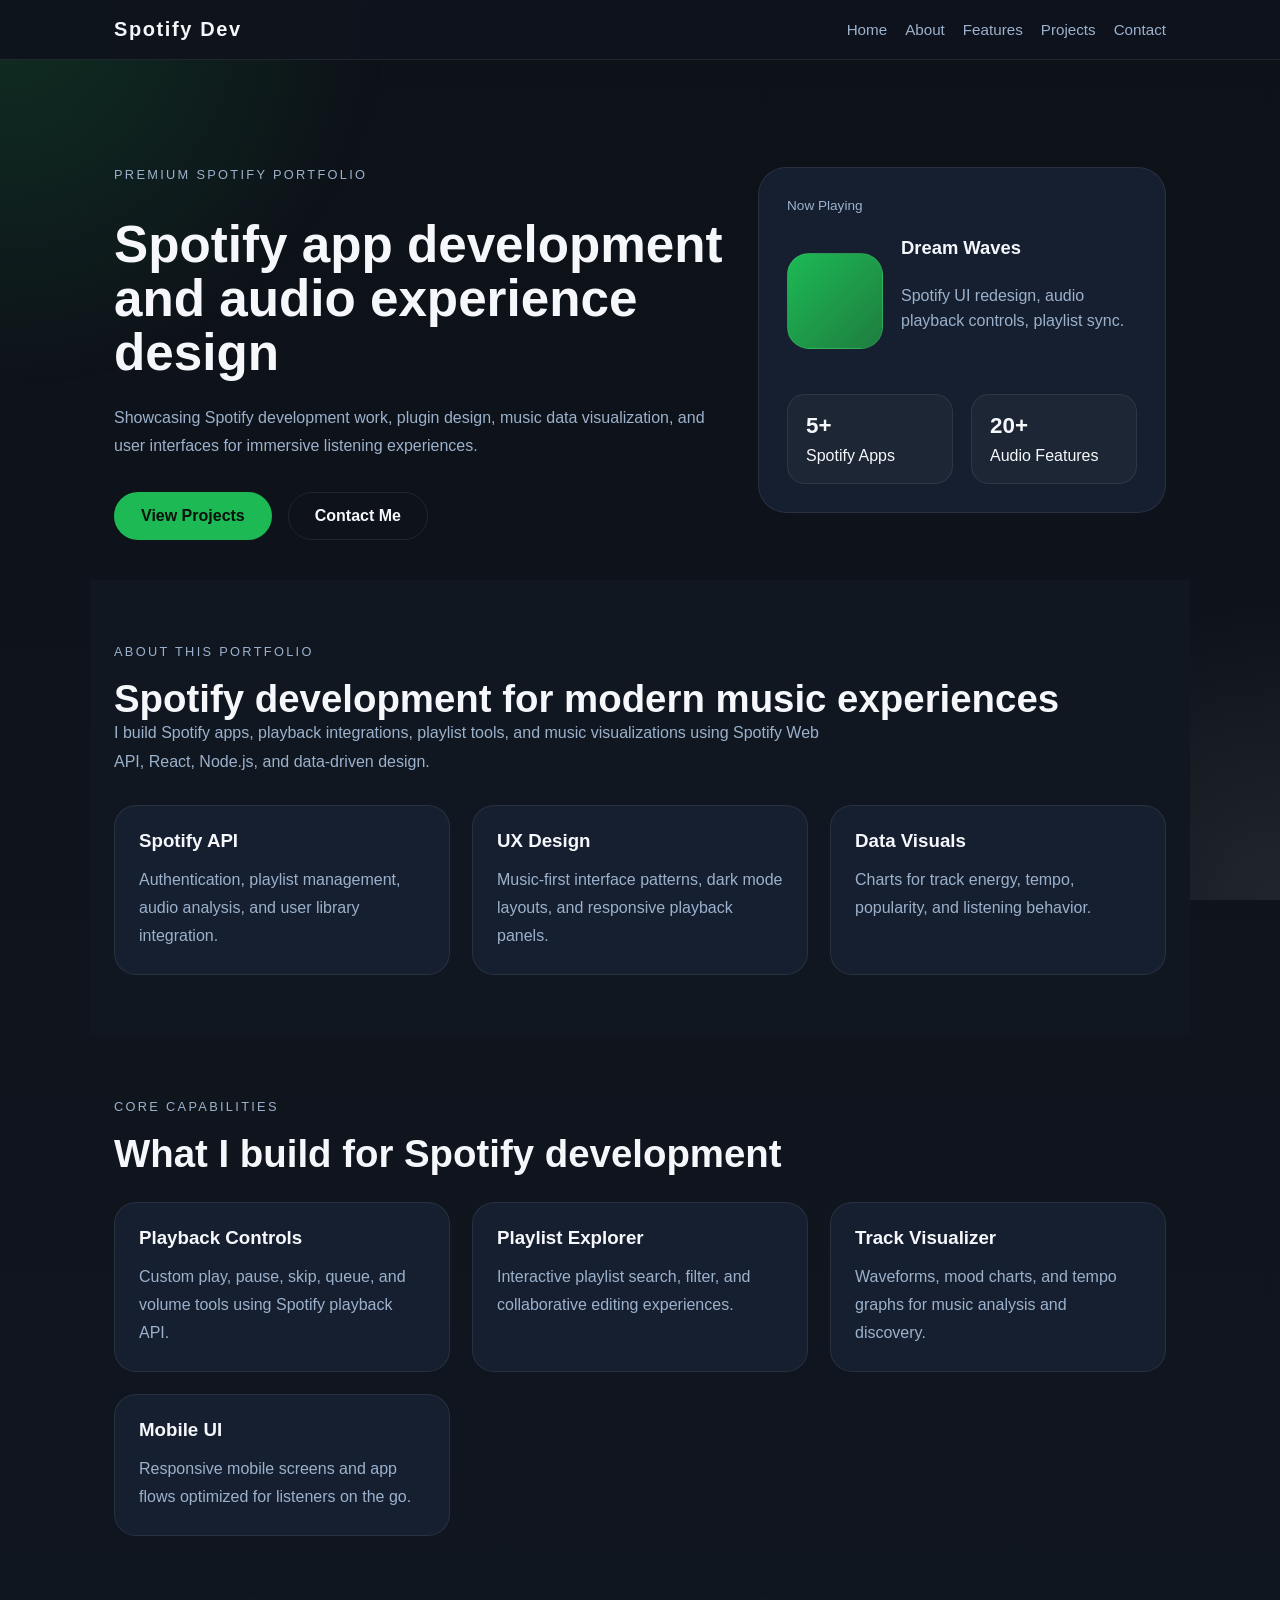
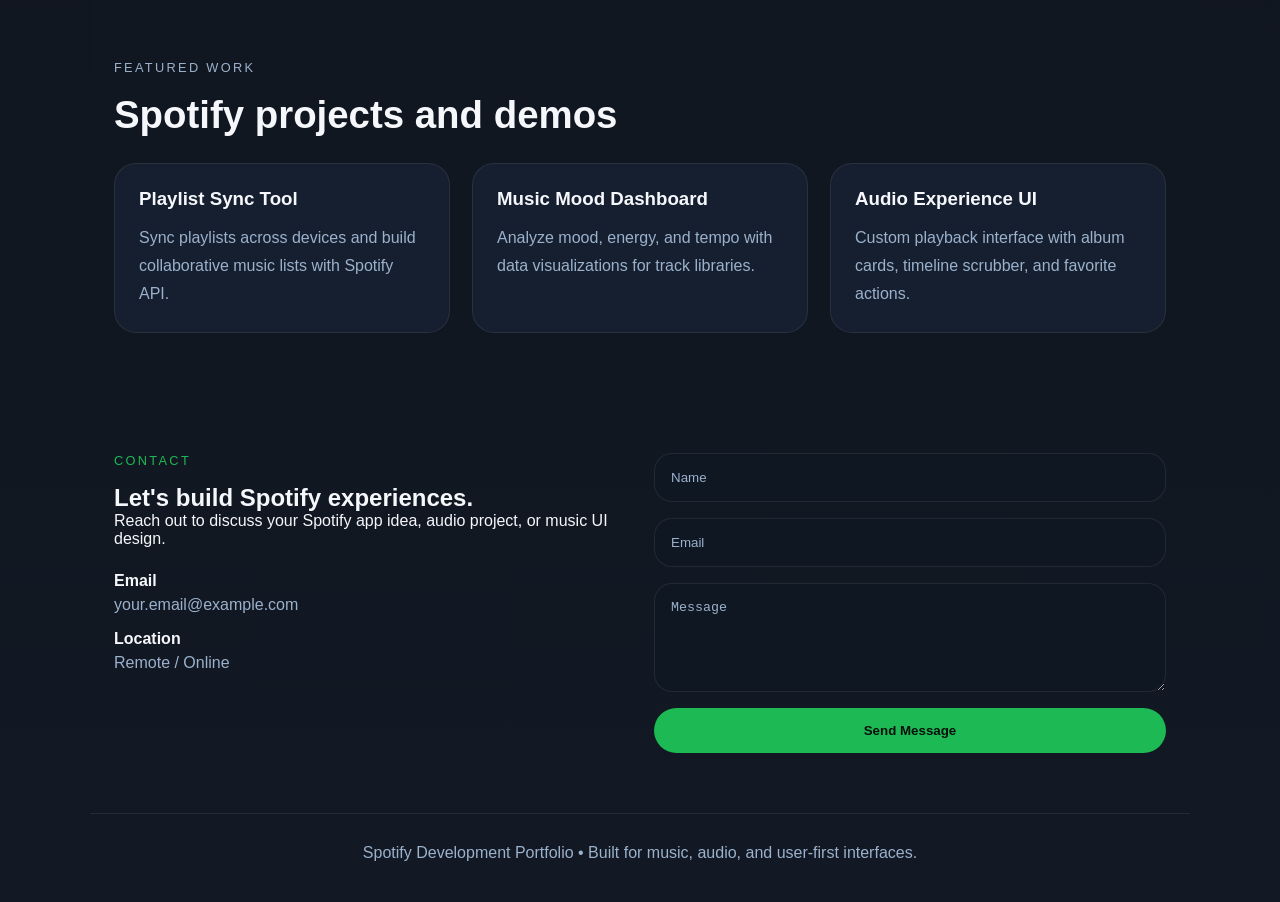
==== Second_PortFolio/index.html @ e942560f "my Spotify Portfolio" ====
<!DOCTYPE html>
<html lang="en">
<head>
    <meta charset="UTF-8">
    <meta name="viewport" content="width=device-width, initial-scale=1.0">
    <title>Spotify Development Portfolio</title>
    <link rel="stylesheet" href="styles.css">
</head>
<body>
    <header class="header">
        <div class="header-inner">
            <div class="logo">Spotify Dev</div>
            <nav class="nav">
                <a href="#home">Home</a>
                <a href="#about">About</a>
                <a href="#features">Features</a>
                <a href="#projects">Projects</a>
                <a href="#contact">Contact</a>
            </nav>
        </div>
    </header>

    <section id="home" class="hero">
        <div class="hero-copy">
            <p class="eyebrow">Premium Spotify Portfolio</p>
            <h1>Spotify app development and audio experience design</h1>
            <p>Showcasing Spotify development work, plugin design, music data visualization, and user interfaces for immersive listening experiences.</p>
            <div class="hero-actions">
                <a href="#projects" class="button">View Projects</a>
                <a href="#contact" class="button button-secondary">Contact Me</a>
            </div>
        </div>
        <div class="hero-panel">
            <div class="panel-card">
                <span class="panel-label">Now Playing</span>
                <div class="track-card">
                    <div class="track-art"></div>
                    <div>
                        <h2>Dream Waves</h2>
                        <p>Spotify UI redesign, audio playback controls, playlist sync.</p>
                    </div>
                </div>
                <div class="stats-grid">
                    <div>
                        <strong>5+</strong>
                        <span>Spotify Apps</span>
                    </div>
                    <div>
                        <strong>20+</strong>
                        <span>Audio Features</span>
                    </div>
                </div>
            </div>
        </div>
    </section>

    <section id="about" class="section section-light">
        <div class="section-inner">
            <div class="section-copy">
                <p class="eyebrow">About this portfolio</p>
                <h2>Spotify development for modern music experiences</h2>
                <p>I build Spotify apps, playback integrations, playlist tools, and music visualizations using Spotify Web API, React, Node.js, and data-driven design.</p>
            </div>
            <div class="section-cards">
                <div class="card">
                    <h3>Spotify API</h3>
                    <p>Authentication, playlist management, audio analysis, and user library integration.</p>
                </div>
                <div class="card">
                    <h3>UX Design</h3>
                    <p>Music-first interface patterns, dark mode layouts, and responsive playback panels.</p>
                </div>
                <div class="card">
                    <h3>Data Visuals</h3>
                    <p>Charts for track energy, tempo, popularity, and listening behavior.</p>
                </div>
            </div>
        </div>
    </section>

    <section id="features" class="section">
        <div class="section-inner">
            <div class="section-copy">
                <p class="eyebrow">Core capabilities</p>
                <h2>What I build for Spotify development</h2>
            </div>
            <div class="features-grid">
                <div class="feature-card">
                    <h3>Playback Controls</h3>
                    <p>Custom play, pause, skip, queue, and volume tools using Spotify playback API.</p>
                </div>
                <div class="feature-card">
                    <h3>Playlist Explorer</h3>
                    <p>Interactive playlist search, filter, and collaborative editing experiences.</p>
                </div>
                <div class="feature-card">
                    <h3>Track Visualizer</h3>
                    <p>Waveforms, mood charts, and tempo graphs for music analysis and discovery.</p>
                </div>
                <div class="feature-card">
                    <h3>Mobile UI</h3>
                    <p>Responsive mobile screens and app flows optimized for listeners on the go.</p>
                </div>
            </div>
        </div>
    </section>

    <section id="projects" class="section section-light">
        <div class="section-inner">
            <div class="section-copy">
                <p class="eyebrow">Featured work</p>
                <h2>Spotify projects and demos</h2>
            </div>
            <div class="projects-grid">
                <div class="project-card">
                    <h3>Playlist Sync Tool</h3>
                    <p>Sync playlists across devices and build collaborative music lists with Spotify API.</p>
                </div>
                <div class="project-card">
                    <h3>Music Mood Dashboard</h3>
                    <p>Analyze mood, energy, and tempo with data visualizations for track libraries.</p>
                </div>
                <div class="project-card">
                    <h3>Audio Experience UI</h3>
                    <p>Custom playback interface with album cards, timeline scrubber, and favorite actions.</p>
                </div>
            </div>
        </div>
    </section>

    <section id="contact" class="section">
        <div class="section-inner contact-grid">
            <div>
                <p class="eyebrow">Contact</p>
                <h2>Let's build Spotify experiences.</h2>
                <p>Reach out to discuss your Spotify app idea, audio project, or music UI design.</p>
                <div class="contact-details">
                    <div><strong>Email</strong><span>your.email@example.com</span></div>
                    <div><strong>Location</strong><span>Remote / Online</span></div>
                </div>
            </div>
            <form class="contact-form" id="contactForm">
                <input type="text" placeholder="Name" required>
                <input type="email" placeholder="Email" required>
                <textarea placeholder="Message" rows="5" required></textarea>
                <button type="submit" class="button">Send Message</button>
            </form>
        </div>
    </section>

    <footer class="footer">
        <p>Spotify Development Portfolio • Built for music, audio, and user-first interfaces.</p>
    </footer>

    <script src="script.js"></script>
</body>
</html>
---- Second_PortFolio/styles.css ----
:root {
    --bg: #0f141d;
    --surface: #161f2f;
    --surface-light: #1f2a42;
    --text: #f5f7fb;
    --muted: #9bb1cc;
    --accent: #1db954;
    --border: rgba(255,255,255,0.08);
}

* {
    margin: 0;
    padding: 0;
    box-sizing: border-box;
}

html {
    font-size: 16px;
    scroll-behavior: smooth;
}

body {
    font-family: 'Segoe UI', Tahoma, Geneva, Verdana, sans-serif;
    background: linear-gradient(180deg, #0d1118 0%, #121924 100%);
    color: var(--text);
    min-height: 100vh;
}

body::before {
    content: '';
    position: fixed;
    inset: 0;
    background: radial-gradient(circle at top left, rgba(29,185,84,0.18), transparent 25%),
                radial-gradient(circle at bottom right, rgba(255,255,255,0.08), transparent 20%);
    pointer-events: none;
    z-index: -1;
}

img {
    max-width: 100%;
    display: block;
}

a {
    color: inherit;
    text-decoration: none;
}

.header {
    position: sticky;
    top: 0;
    background: rgba(15, 20, 29, 0.95);
    border-bottom: 1px solid var(--border);
    z-index: 10;
}

.header-inner {
    max-width: 1100px;
    margin: 0 auto;
    padding: 18px 24px;
    display: flex;
    align-items: center;
    justify-content: space-between;
    gap: 20px;
}

.logo {
    font-size: 1.25rem;
    font-weight: 700;
    letter-spacing: 0.08em;
}

.nav {
    display: flex;
    gap: 18px;
    flex-wrap: wrap;
}

.nav a {
    color: var(--muted);
    font-size: 0.95rem;
}

.hero {
    max-width: 1100px;
    margin: 0 auto;
    padding: 80px 24px 40px;
    display: grid;
    grid-template-columns: 1.2fr 0.8fr;
    gap: 32px;
    align-items: center;
}

.eyebrow {
    color: var(--accent);
    text-transform: uppercase;
    letter-spacing: 0.18em;
    font-size: 0.8rem;
    margin-bottom: 16px;
}

.hero h1 {
    font-size: clamp(2.75rem, 4vw, 4.25rem);
    line-height: 1.05;
    max-width: 680px;
}

.hero p {
    color: var(--muted);
    max-width: 620px;
    margin: 24px 0 32px;
    line-height: 1.75;
}

.hero-actions {
    display: flex;
    gap: 16px;
    flex-wrap: wrap;
}

.button {
    display: inline-flex;
    align-items: center;
    justify-content: center;
    padding: 14px 26px;
    border-radius: 999px;
    border: 1px solid transparent;
    background: var(--accent);
    color: #08100a;
    font-weight: 700;
}

.button-secondary {
    background: transparent;
    color: var(--text);
    border-color: var(--border);
}

.hero-panel {
    display: flex;
    justify-content: flex-end;
}

.panel-card {
    width: 100%;
    max-width: 420px;
    background: var(--surface);
    border: 1px solid var(--border);
    border-radius: 28px;
    padding: 28px;
}

.panel-label {
    display: inline-flex;
    align-items: center;
    gap: 8px;
    color: var(--muted);
    font-size: 0.85rem;
    margin-bottom: 24px;
}

.track-card {
    display: grid;
    grid-template-columns: 96px 1fr;
    gap: 18px;
    align-items: center;
    margin-bottom: 28px;
}

.track-art {
    width: 96px;
    height: 96px;
    border-radius: 22px;
    background: linear-gradient(135deg, #1db954, #1e7d3f);
    border: 1px solid rgba(255,255,255,0.08);
}

.track-card h2 {
    font-size: 1.15rem;
    margin-bottom: 8px;
}

.track-card p {
    color: var(--muted);
    line-height: 1.6;
}

.stats-grid {
    display: grid;
    grid-template-columns: repeat(2, minmax(0, 1fr));
    gap: 18px;
}

.stats-grid div {
    background: rgba(255,255,255,0.03);
    border: 1px solid rgba(255,255,255,0.08);
    border-radius: 18px;
    padding: 18px;
}

.stats-grid strong {
    display: block;
    font-size: 1.4rem;
    margin-bottom: 8px;
}

.section {
    max-width: 1100px;
    margin: 0 auto;
    padding: 60px 24px;
}

.section-light {
    background: #101720;
}

.section-inner {
    display: grid;
    gap: 28px;
}

.section-copy h2 {
    font-size: clamp(2rem, 3vw, 3rem);
    line-height: 1.05;
}

.section-copy p {
    color: var(--muted);
    max-width: 720px;
    line-height: 1.8;
}

.section-cards,
.features-grid,
.projects-grid {
    display: grid;
    grid-template-columns: repeat(3, minmax(0, 1fr));
    gap: 22px;
}

.card,
.feature-card,
.project-card {
    background: var(--surface);
    border: 1px solid var(--border);
    border-radius: 22px;
    padding: 24px;
}

.card h3,
.feature-card h3,
.project-card h3 {
    margin-bottom: 14px;
}

.card p,
.feature-card p,
.project-card p {
    color: var(--muted);
    line-height: 1.75;
}

.contact-grid {
    display: grid;
    grid-template-columns: 1fr 1fr;
    gap: 28px;
}

.contact-details {
    display: grid;
    gap: 16px;
    margin-top: 24px;
}

.contact-details div {
    display: grid;
    gap: 6px;
}

.contact-details strong {
    font-weight: 700;
}

.contact-details span {
    color: var(--muted);
}

.contact-form {
    display: grid;
    gap: 16px;
}

.contact-form input,
.contact-form textarea {
    width: 100%;
    border: 1px solid var(--border);
    border-radius: 18px;
    padding: 16px;
    background: #0f1723;
    color: var(--text);
}

.contact-form input::placeholder,
.contact-form textarea::placeholder {
    color: var(--muted);
}

.footer {
    max-width: 1100px;
    margin: 0 auto;
    padding: 30px 24px 40px;
    text-align: center;
    color: var(--muted);
    border-top: 1px solid var(--border);
}

@media (max-width: 900px) {
    .hero,
    .section-inner,
    .contact-grid,
    .section-cards,
    .features-grid,
    .projects-grid {
        grid-template-columns: 1fr;
    }

    .hero-panel {
        justify-content: center;
    }
}

@media (max-width: 620px) {
    .header-inner {
        flex-direction: column;
        align-items: flex-start;
    }

    .nav {
        width: 100%;
        justify-content: space-between;
    }
}
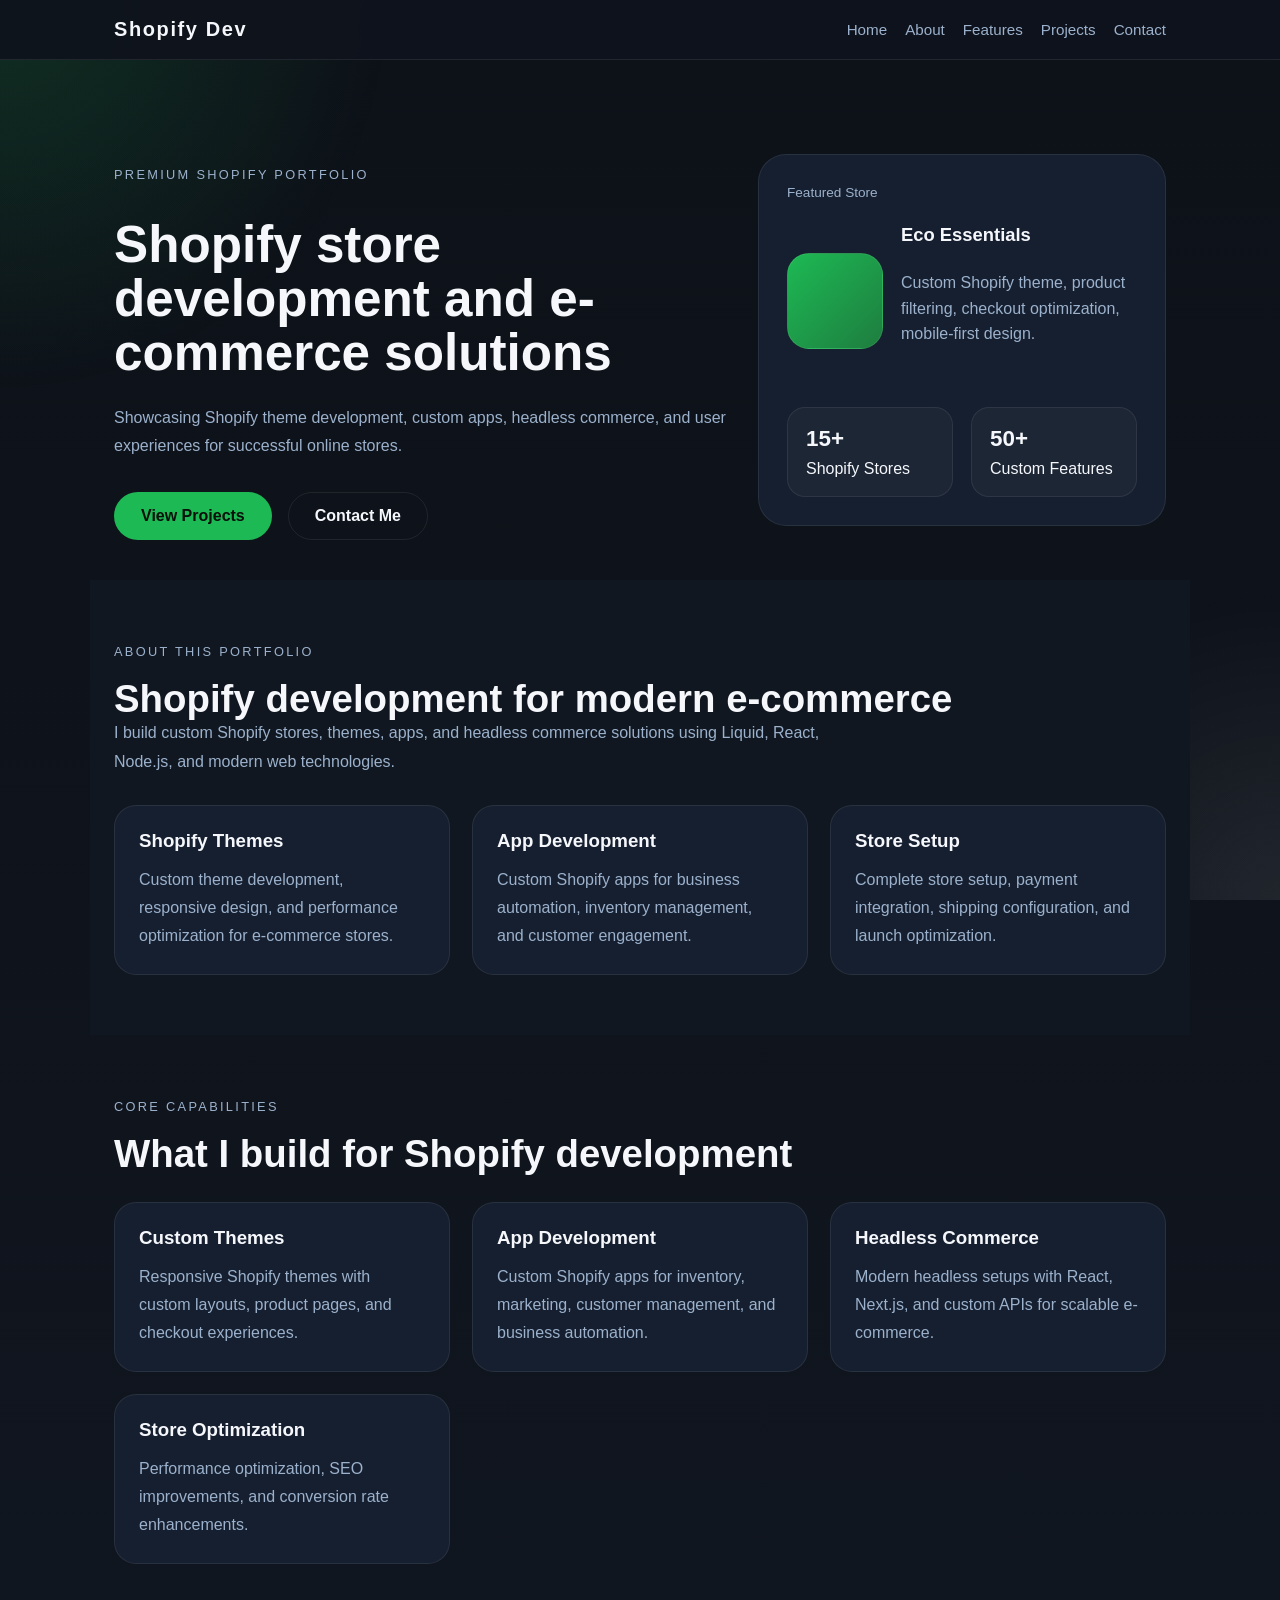
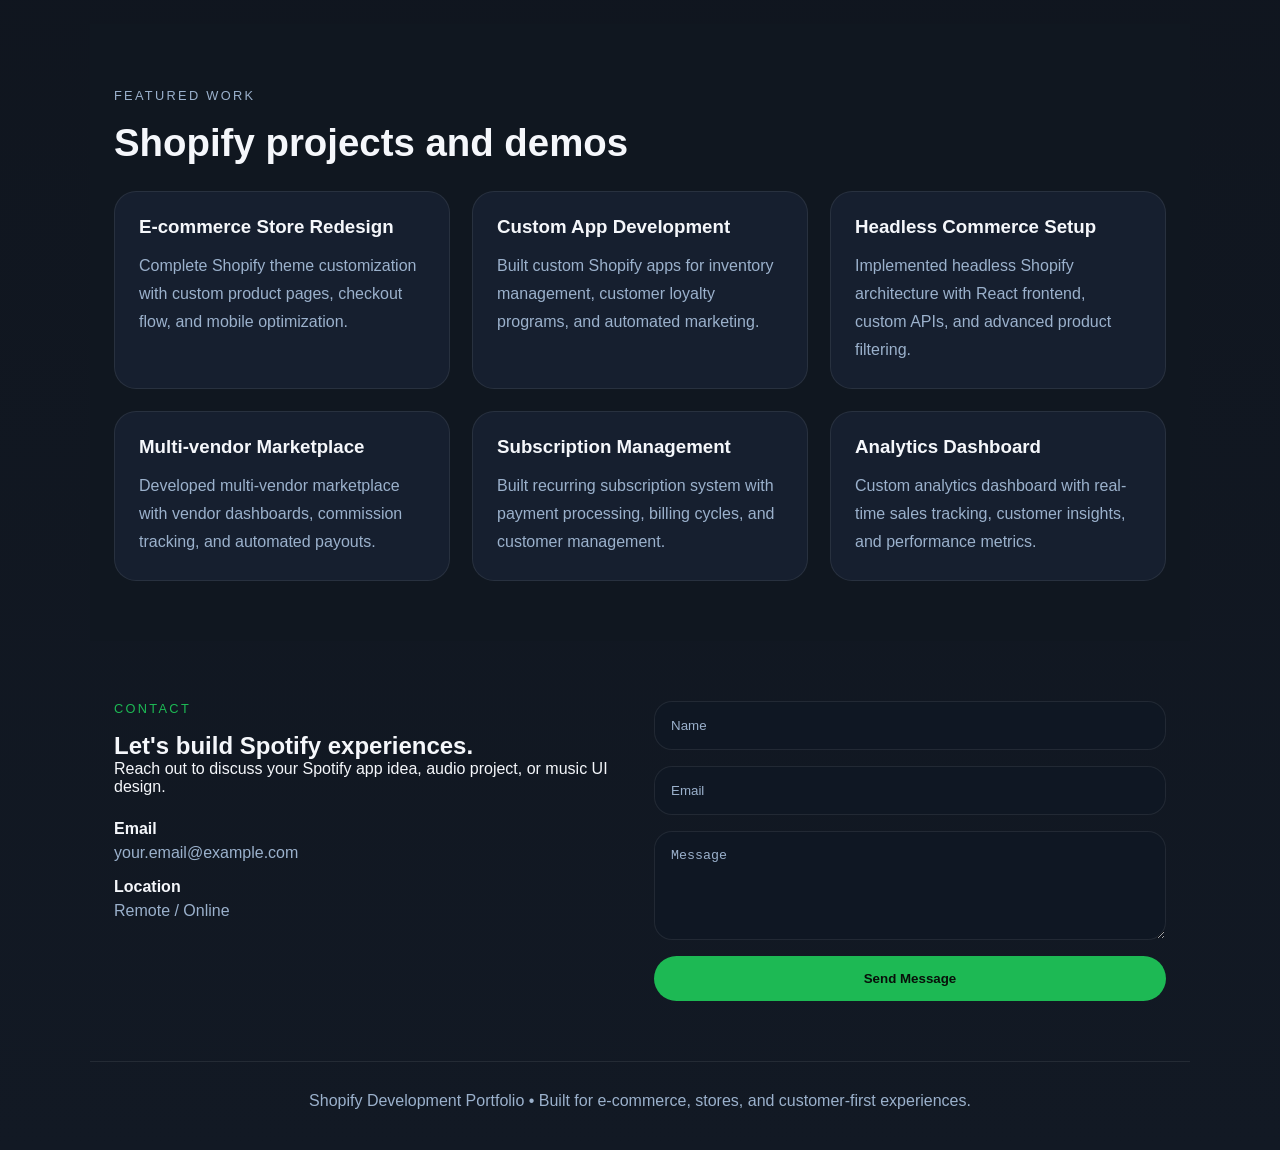
==== commit e5156fe4: "Forth Change" ====
--- a/Second_PortFolio/index.html
+++ b/Second_PortFolio/index.html
@@ -3,13 +3,13 @@
 <head>
     <meta charset="UTF-8">
     <meta name="viewport" content="width=device-width, initial-scale=1.0">
-    <title>Spotify Development Portfolio</title>
+    <title>Shopify Development Portfolio</title>
     <link rel="stylesheet" href="styles.css">
 </head>
 <body>
     <header class="header">
         <div class="header-inner">
-            <div class="logo">Spotify Dev</div>
+            <div class="logo">Shopify Dev</div>
             <nav class="nav">
                 <a href="#home">Home</a>
                 <a href="#about">About</a>
@@ -22,9 +22,9 @@
 
     <section id="home" class="hero">
         <div class="hero-copy">
-            <p class="eyebrow">Premium Spotify Portfolio</p>
-            <h1>Spotify app development and audio experience design</h1>
-            <p>Showcasing Spotify development work, plugin design, music data visualization, and user interfaces for immersive listening experiences.</p>
+            <p class="eyebrow">Premium Shopify Portfolio</p>
+            <h1>Shopify store development and e-commerce solutions</h1>
+            <p>Showcasing Shopify theme development, custom apps, headless commerce, and user experiences for successful online stores.</p>
             <div class="hero-actions">
                 <a href="#projects" class="button">View Projects</a>
                 <a href="#contact" class="button button-secondary">Contact Me</a>
@@ -32,22 +32,22 @@
         </div>
         <div class="hero-panel">
             <div class="panel-card">
-                <span class="panel-label">Now Playing</span>
+                <span class="panel-label">Featured Store</span>
                 <div class="track-card">
                     <div class="track-art"></div>
                     <div>
-                        <h2>Dream Waves</h2>
-                        <p>Spotify UI redesign, audio playback controls, playlist sync.</p>
+                        <h2>Eco Essentials</h2>
+                        <p>Custom Shopify theme, product filtering, checkout optimization, mobile-first design.</p>
                     </div>
                 </div>
                 <div class="stats-grid">
                     <div>
-                        <strong>5+</strong>
-                        <span>Spotify Apps</span>
+                        <strong>15+</strong>
+                        <span>Shopify Stores</span>
                     </div>
                     <div>
-                        <strong>20+</strong>
-                        <span>Audio Features</span>
+                        <strong>50+</strong>
+                        <span>Custom Features</span>
                     </div>
                 </div>
             </div>
@@ -58,21 +58,21 @@
         <div class="section-inner">
             <div class="section-copy">
                 <p class="eyebrow">About this portfolio</p>
-                <h2>Spotify development for modern music experiences</h2>
-                <p>I build Spotify apps, playback integrations, playlist tools, and music visualizations using Spotify Web API, React, Node.js, and data-driven design.</p>
+                <h2>Shopify development for modern e-commerce</h2>
+                <p>I build custom Shopify stores, themes, apps, and headless commerce solutions using Liquid, React, Node.js, and modern web technologies.</p>
             </div>
             <div class="section-cards">
                 <div class="card">
-                    <h3>Spotify API</h3>
-                    <p>Authentication, playlist management, audio analysis, and user library integration.</p>
+                    <h3>Shopify Themes</h3>
+                    <p>Custom theme development, responsive design, and performance optimization for e-commerce stores.</p>
                 </div>
                 <div class="card">
-                    <h3>UX Design</h3>
-                    <p>Music-first interface patterns, dark mode layouts, and responsive playback panels.</p>
+                    <h3>App Development</h3>
+                    <p>Custom Shopify apps for business automation, inventory management, and customer engagement.</p>
                 </div>
                 <div class="card">
-                    <h3>Data Visuals</h3>
-                    <p>Charts for track energy, tempo, popularity, and listening behavior.</p>
+                    <h3>Store Setup</h3>
+                    <p>Complete store setup, payment integration, shipping configuration, and launch optimization.</p>
                 </div>
             </div>
         </div>
@@ -82,24 +82,24 @@
         <div class="section-inner">
             <div class="section-copy">
                 <p class="eyebrow">Core capabilities</p>
-                <h2>What I build for Spotify development</h2>
+                <h2>What I build for Shopify development</h2>
             </div>
             <div class="features-grid">
                 <div class="feature-card">
-                    <h3>Playback Controls</h3>
-                    <p>Custom play, pause, skip, queue, and volume tools using Spotify playback API.</p>
+                    <h3>Custom Themes</h3>
+                    <p>Responsive Shopify themes with custom layouts, product pages, and checkout experiences.</p>
                 </div>
                 <div class="feature-card">
-                    <h3>Playlist Explorer</h3>
-                    <p>Interactive playlist search, filter, and collaborative editing experiences.</p>
+                    <h3>App Development</h3>
+                    <p>Custom Shopify apps for inventory, marketing, customer management, and business automation.</p>
                 </div>
                 <div class="feature-card">
-                    <h3>Track Visualizer</h3>
-                    <p>Waveforms, mood charts, and tempo graphs for music analysis and discovery.</p>
+                    <h3>Headless Commerce</h3>
+                    <p>Modern headless setups with React, Next.js, and custom APIs for scalable e-commerce.</p>
                 </div>
                 <div class="feature-card">
-                    <h3>Mobile UI</h3>
-                    <p>Responsive mobile screens and app flows optimized for listeners on the go.</p>
+                    <h3>Store Optimization</h3>
+                    <p>Performance optimization, SEO improvements, and conversion rate enhancements.</p>
                 </div>
             </div>
         </div>
@@ -109,20 +109,32 @@
         <div class="section-inner">
             <div class="section-copy">
                 <p class="eyebrow">Featured work</p>
-                <h2>Spotify projects and demos</h2>
+                <h2>Shopify projects and demos</h2>
             </div>
             <div class="projects-grid">
                 <div class="project-card">
-                    <h3>Playlist Sync Tool</h3>
-                    <p>Sync playlists across devices and build collaborative music lists with Spotify API.</p>
+                    <h3>E-commerce Store Redesign</h3>
+                    <p>Complete Shopify theme customization with custom product pages, checkout flow, and mobile optimization.</p>
                 </div>
                 <div class="project-card">
-                    <h3>Music Mood Dashboard</h3>
-                    <p>Analyze mood, energy, and tempo with data visualizations for track libraries.</p>
+                    <h3>Custom App Development</h3>
+                    <p>Built custom Shopify apps for inventory management, customer loyalty programs, and automated marketing.</p>
                 </div>
                 <div class="project-card">
-                    <h3>Audio Experience UI</h3>
-                    <p>Custom playback interface with album cards, timeline scrubber, and favorite actions.</p>
+                    <h3>Headless Commerce Setup</h3>
+                    <p>Implemented headless Shopify architecture with React frontend, custom APIs, and advanced product filtering.</p>
+                </div>
+                <div class="project-card">
+                    <h3>Multi-vendor Marketplace</h3>
+                    <p>Developed multi-vendor marketplace with vendor dashboards, commission tracking, and automated payouts.</p>
+                </div>
+                <div class="project-card">
+                    <h3>Subscription Management</h3>
+                    <p>Built recurring subscription system with payment processing, billing cycles, and customer management.</p>
+                </div>
+                <div class="project-card">
+                    <h3>Analytics Dashboard</h3>
+                    <p>Custom analytics dashboard with real-time sales tracking, customer insights, and performance metrics.</p>
                 </div>
             </div>
         </div>
@@ -149,7 +161,7 @@
     </section>
 
     <footer class="footer">
-        <p>Spotify Development Portfolio • Built for music, audio, and user-first interfaces.</p>
+        <p>Shopify Development Portfolio • Built for e-commerce, stores, and customer-first experiences.</p>
     </footer>
 
     <script src="script.js"></script>
